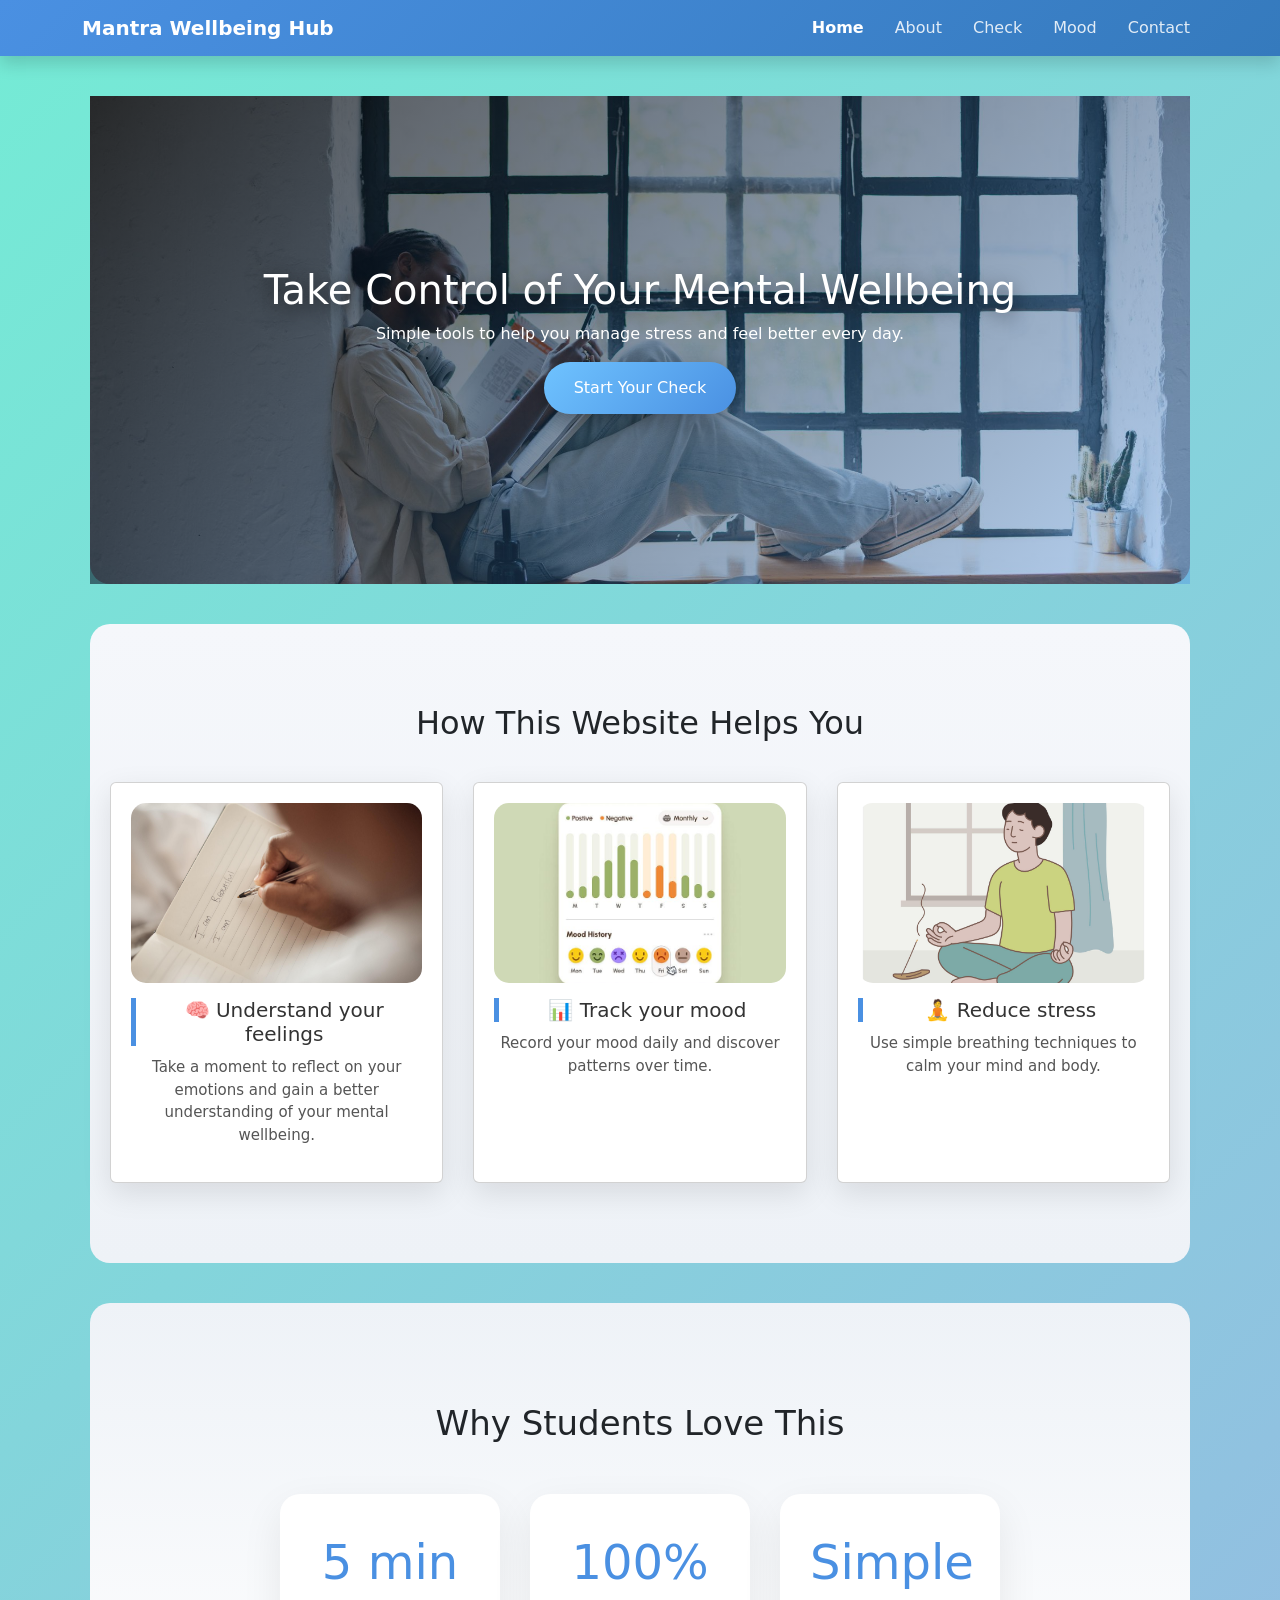
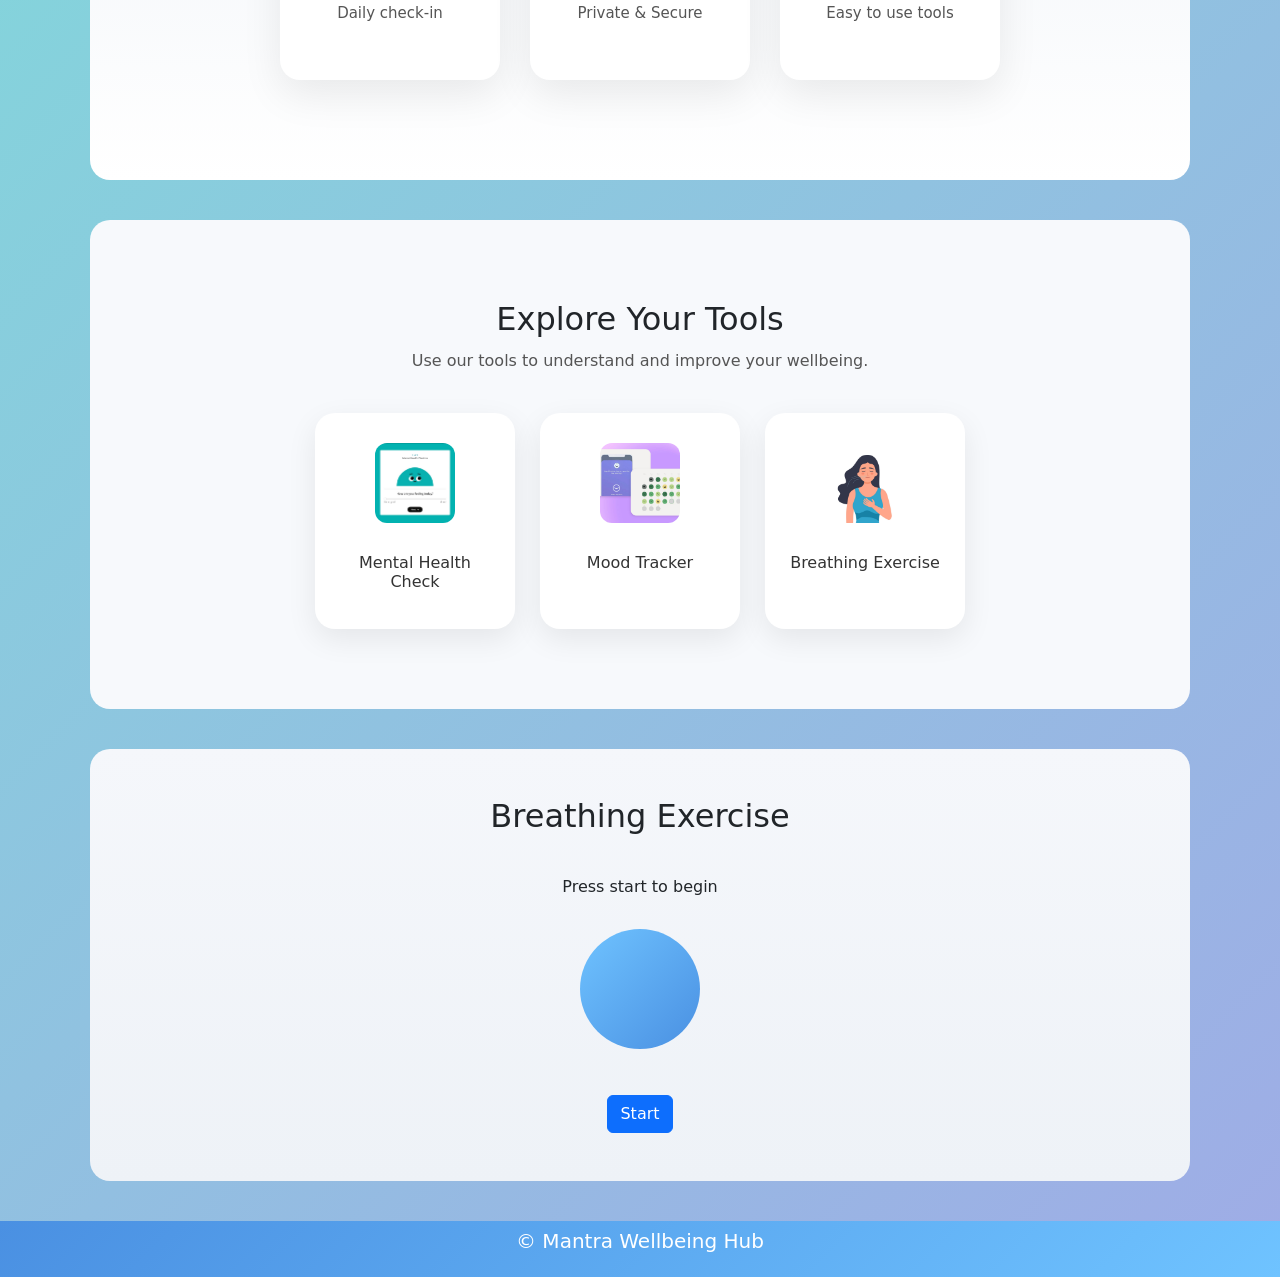
==== index.html @ bb775d46 "Add files via upload" ====
<!DOCTYPE html>
<html lang="en">
<head>
  <meta charset="UTF-8">
  <meta name="viewport" content="width=device-width, initial-scale=1.0">
  <link rel="stylesheet" href="/css/style.css" />
  <link href="https://cdn.jsdelivr.net/npm/bootstrap@5.3.8/dist/css/bootstrap.min.css" rel="stylesheet">
  <title>Student Wellbeing Hub</title>
</head>
  <body>
      <nav class="navbar navbar-expand-lg navbar-dark bg-primary shadow">
  <div class="container">

    <!-- Title -->
    <a class="navbar-brand" href="/index.html">Mantra Wellbeing Hub</a>

    <!-- Mobile toggle button -->
    <button class="navbar-toggler" type="button" data-bs-toggle="collapse" data-bs-target="#navbarNav">
      <span class="navbar-toggler-icon"></span>
    </button>

    <!-- Links -->
    <div class="collapse navbar-collapse" id="navbarNav">
      <ul class="navbar-nav ms-auto">

        <li class="nav-item active">
          <a class="nav-link active" href="/index.html">Home</a>
        </li>

        <li class="nav-item">
          <a class="nav-link" href="/about.html">About</a>
        </li>

        <li class="nav-item">
          <a class="nav-link" href="/checker.html">Check</a>
        </li>

        <li class="nav-item">
          <a class="nav-link" href="/tracker.html">Mood</a>
        </li>

        <li class="nav-item">
          <a class="nav-link" href="/contact.html">Contact</a>
        </li>

      </ul>
    </div>

  </div>
</nav>

    <!-- HERO -->
    <section class="hero">
      <h1>Take Control of Your Mental Wellbeing</h1>
      <p>Simple tools to help you manage stress and feel better every day.</p>
      <a href="/checker.html"><button>Start Your Check</button></a>

    </section>

    <!-- BENEFITS -->
    <section>
      <h2>How This Website Helps You</h2>

      <div class="grid">
        <div class="card">
          <img
            src="/images/Understand you feelings.jpg"
            alt="Student reflecting on feelings"
          />
          <h3>🧠 Understand your feelings</h3>
          <p>
            Take a moment to reflect on your emotions and gain a better
            understanding of your mental wellbeing.
          </p>
        </div>

        <div class="card">
          <img src="/images/Mood Tracking.jpg" alt="Mood tracking chart" />
          <h3>📊 Track your mood</h3>
          <p>Record your mood daily and discover patterns over time.</p>
        </div>

        <div class="card">
          <img
            src="/images/Reducing Stress.jpg"
            alt="Person relaxing and breathing calmly"
          />
          <h3>🧘 Reduce stress</h3>
          <p>Use simple breathing techniques to calm your mind and body.</p>
        </div>
      </div>
    </section>

    <!-- STATS -->
    <section class="stats">
      <h2 class="stats-title">Why Students Love This</h2>

      <div class="stats-container">
        <div class="stat">
          <h2>5</h2>

          <p>Daily check-in</p>
        </div>

        <div class="stat">
          <h2>100%</h2>
          <p>Private & Secure</p>
        </div>

        <div class="stat">
          <h2>Simple</h2>
          <p>Easy to use tools</p>
        </div>
      </div>
    </section>

    <section class="features">
      <h2>Explore Your Tools</h2>
      <p>Use our tools to understand and improve your wellbeing.</p>

      <div class="feature-links">

  <a href="/checker.html" class="feature-card">
    <img src="/images/Mental check.jpg" alt="Mental health check">
    <h3>Mental Health Check</h3>
  </a>

  <a href="/tracker.html" class="feature-card">
    <img src="/images/mood tracker.jpg" alt="Mood tracker chart">
    <h3>Mood Tracker</h3>
  </a>

  <a href="#breathing" class="feature-card">
    <img src="/images/breath taking.jpg" alt="Breathing exercise">
    <h3>Breathing Exercise</h3>
  </a>

</div>
      </div>
    </section>

    <!-- BREATHING -->
   <section id="breathing" class="text-center py-5">
  <h2>Breathing Exercise</h2>
  <p id="instruction">Press start to begin</p>

  <div id="circle"></div>

  <button id="startBtn" class="btn btn-primary mt-3">Start</button>
</section>    

    <footer class="index-footer">
      <p>© Mantra Wellbeing Hub</p>
    </footer>
    <script src="https://code.jquery.com/jquery-3.7.1.min.js"></script>
    <script src="/js/script.js"></script>
    <script src="https://cdn.jsdelivr.net/npm/bootstrap@5.3.8/dist/js/bootstrap.bundle.min.js"></script>
  </body>
</html>
---- css/style.css ----
/* NAVBAR BACKGROUND */
/* ===== NAVBAR ===== */
.navbar {
  background: linear-gradient(135deg, #4a90e2, #357ABD) !important;
  padding: 10px 20px;
  width: 100%;
}

.navbar-brand {
  font-size: 1.5rem;
  font-weight: 600;
  color: #fff !important;
}

.navbar-nav .nav-link {
  color: rgba(255, 255, 255, 0.85) !important;
  margin-left: 15px;
  position: relative;
  transition: 0.3s;
}

.navbar-nav .nav-link:hover {
  color: #fff !important;
}

.navbar-nav .nav-link::after {
  content: "";
  position: absolute;
  width: 0%;
  height: 2px;
  left: 0;
  bottom: 0;
  background: #fff;
  transition: 0.3s;
}

.navbar-nav .nav-link:hover::after {
  width: 100%;
}

.navbar-nav .nav-link.active {
  color: #fff !important;
  font-weight: bold;
}

/* MOBILE TOGGLER FIX */
.navbar-toggler {
  border: none;
}

.navbar-toggler-icon {
  filter: invert(1);
}


body {
  font-family: Arial;
  margin: 0;
  background: linear-gradient(135deg, #74ebd5, #9face6);
  animation: fadeIn 0.5s ease-in;
}
@keyframes fadeIn {
  from {
    opacity: 0;
    transform: translateY(10px);
  }
  to {
    opacity: 1;
    transform: translateY(0px);
  }
}

section {
  background:linear-gradient(to bottom, #f5f7fb, #eef2f7);
  margin:40px auto;
  text-align: center;
  padding: 80px 20px;
  width: 90%;
  max-width: 1100px;
  border-radius: 20px;
}

section h2 {
  margin-bottom: 40px;
  font-size: 32px;

}

.hero { 
  text-align: center; background: url("/images/hero.jpg") center/cover no-repeat; 
  color: white; 
  border-radius: 0% 0% 20px 20px;
  padding: 170px 20px; 
  position: relative; } 

.hero h1 {
  text-shadow: 0 5px 20px rgba(0,0,0,0.6);
}  

.hero::before {
  content: "";
  position: absolute;
  inset: 0;
  background: linear-gradient(
    135deg,
    rgba(0,0,0,0.7),
    rgba(74,144,226,0.4)
  );
}

.hero button {
  padding: 14px 30px;
  font-size: 16px;
  border-radius: 50px;
  border: none;

  background: linear-gradient(135deg, #6fc3ff, #4a90e2);
  box-shadow: 0 8px 25px rgba(0,0,0,0.3);

  transition: 0.3s;
}

.hero button:hover {
  transform: translateY(-4px) scale(1.05);
}
.hero-content {
  animation: float 4s ease-in-out infinite;
  backdrop-filter: blur(8px);
  background: rgba(255,255,255,0.05);
  padding: 30px;
  border-radius: 20px;
}

@keyframes float {
  0%,100% { transform: translateY(0); }
  50% { transform: translateY(-10px); }
}

.hero * { position: relative; }

.grid {
  display: grid;
  grid-template-columns: repeat(auto-fit, minmax(250px, 1fr));
  gap: 30px;
}

.card {
  background: white;
  padding: 20px;
  border-radius: 20px;
  text-align: center;
  box-shadow: 0 10px 30px rgba(0,0,0,0.1);
  transition: all 0.3s ease;
  overflow: hidden;
}

.card img {
  width: 100%;
  height: 180px;
  object-fit: cover;
  border-radius: 15px;
  margin-bottom: 15px;
  transition: transform 0.3s ease;
}

/* Card hover */
.card:hover {
  transform: translateY(-10px);
  box-shadow: 0 20px 50px rgba(0,0,0,0.2);
}

/* Image zoom effect */
.card:hover img {
  transform: scale(1.1);
}

.card h3 {
  font-size: 20px;
  margin-bottom: 10px;
  border-left: 5px solid #4a90e2;
  padding-left: 10px;
  color: #333;
}

.card p {
  font-size: 15px;
  color: #555;
  line-height: 1.5;
}

/* SECTION BACKGROUND */
.stats {
  padding: 100px 20px;
  text-align: center;
  background: linear-gradient(to bottom, #eef2f7, #ffffff);
}

/* TITLE */
.stats-title {
  font-size: 34px;
  margin-bottom: 50px;
}

/* FLEX CONTAINER */
.stats-container {
  display: flex;
  justify-content: center;
  gap: 30px;
  flex-wrap: wrap;
}

/* CARD */
.stat {
  background: white;
  padding: 40px 30px;
  border-radius: 20px;
  width: 220px;

  box-shadow: 0 15px 40px rgba(0,0,0,0.08);
  transition: all 0.3s ease;
  position: relative;
  overflow: hidden;
  
}

/* BIG NUMBER */
.stat h2 {
  font-size: 48px;
  color: #4a90e2;
  margin-bottom: 5px;
}

/* SMALL TEXT (min) */
.stat span {
  font-size: 14px;
  color: #888;
}

/* DESCRIPTION */
.stat p {
  margin-top: 10px;
  font-size: 15px;
  color: #555;
}

/* HOVER EFFECT */
.stat:hover {
  transform: translateY(-12px) scale(1.05);
  box-shadow: 0 25px 60px rgba(0,0,0,0.15);
}

/* GLOW EFFECT ON HOVER */
.stat::before {
  content: "";
  position: absolute;
  width: 200%;
  height: 200%;
  top: -50%;
  left: -50%;
  background: radial-gradient(circle, rgba(74,144,226,0.15), transparent);
  opacity: 0;
  transition: 0.4s;
}

.stat:hover::before {
  opacity: 1;
}

/* SECTION */
.features {
  text-align: center;
  padding: 80px 20px;
  background: #f7f9fc;
}

/* TITLE */
.features h2 {
  font-size: 32px;
  margin-bottom: 10px;
}

.features p {
  color: #555;
  margin-bottom: 40px;
}

/* GRID */
.feature-links {
  display: flex;
  justify-content: center;
  gap: 25px;
  flex-wrap: wrap;
}

/* CARD STYLE */
.feature-card {
  background: white;
  width: 200px;
  padding: 30px 20px;
  border-radius: 20px;

  text-decoration: none;
  color: #333;

  box-shadow: 0 10px 30px rgba(0,0,0,0.08);
  transition: 0.3s;

  font-size: 30px; /* emoji size */
}
.feature-card img {
  width: 80px;
  height: 80px;
  object-fit: cover;
  border-radius: 12px;
  margin-bottom: 15px;
}

/* TEXT INSIDE */
.feature-card h3 {
  margin-top: 15px;
  font-size: 16px;
}

/* HOVER EFFECT */
.feature-card:hover {
  transform: translateY(-10px) scale(1.05);
  box-shadow: 0 20px 50px rgba(0,0,0,0.15);
  color: #4a90e2;
}

button {
  padding: 10px;
  border-radius: 10px;
  border: none;
  background: #4a90e2;
  color: white;
}

#circle {
  width: 120px;
  height: 120px;
  background: linear-gradient(135deg, #6fc3ff, #4a90e2);
  border-radius: 50%;
  margin: 30px auto;
  transition: all 4s ease-in-out;
}

/* EXPAND (inhale) */
.expand {
  transform: scale(1.6);
}

/* SOFT GLOW */
#circle::after {
  content: "";
  position: absolute;
  width: 120px;
  height: 120px;
  border-radius: 50%;
  background: rgba(74,144,226,0.3);
  filter: blur(20px);
  z-index: -1;
}

/* Nav Bar override */
.navbar-dark .nav-link {
  color: white ;
  opacity: 1;
}

.navbar-dark .navbar-brand {
  color: white;
}
.index-footer {
  background: linear-gradient(135deg, #4a90e2, #6fc3ff);
  text-align: center;
  padding: 5px;
  color: white;
  font-size: 20px;
}
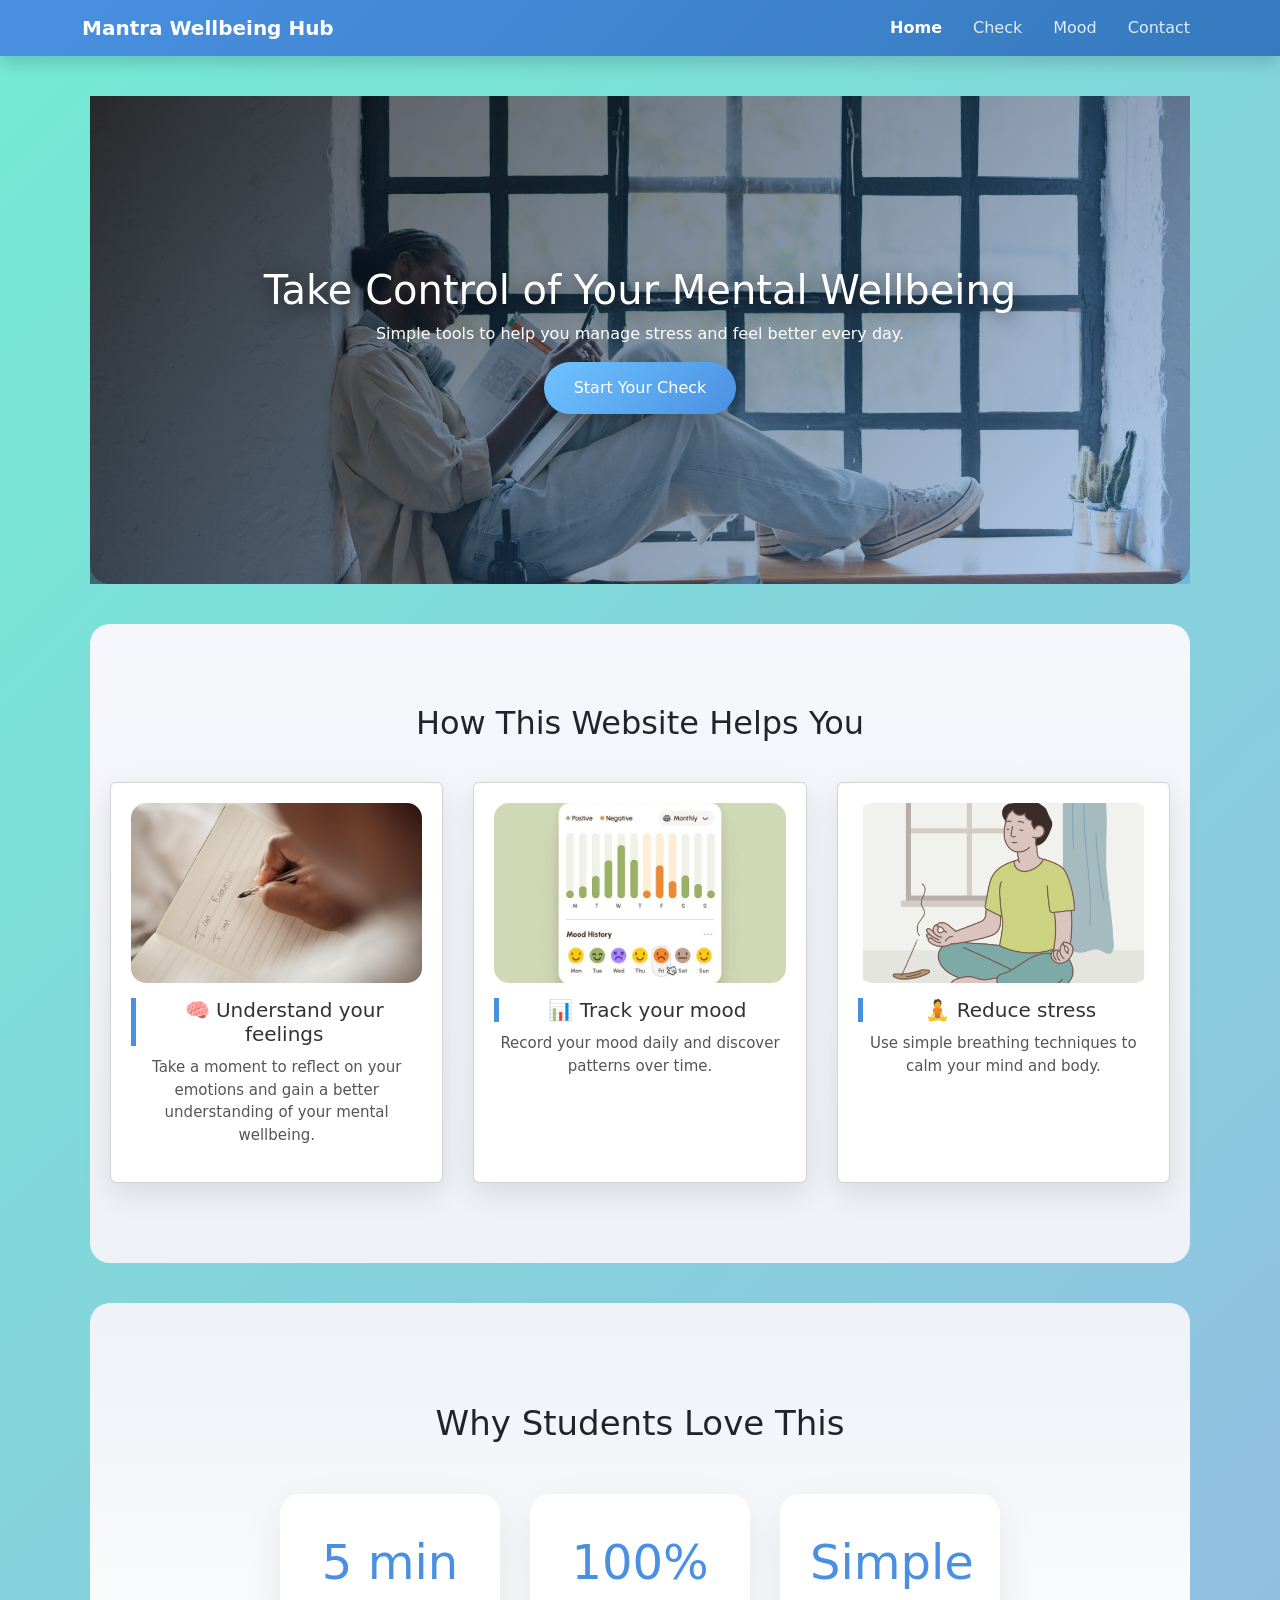
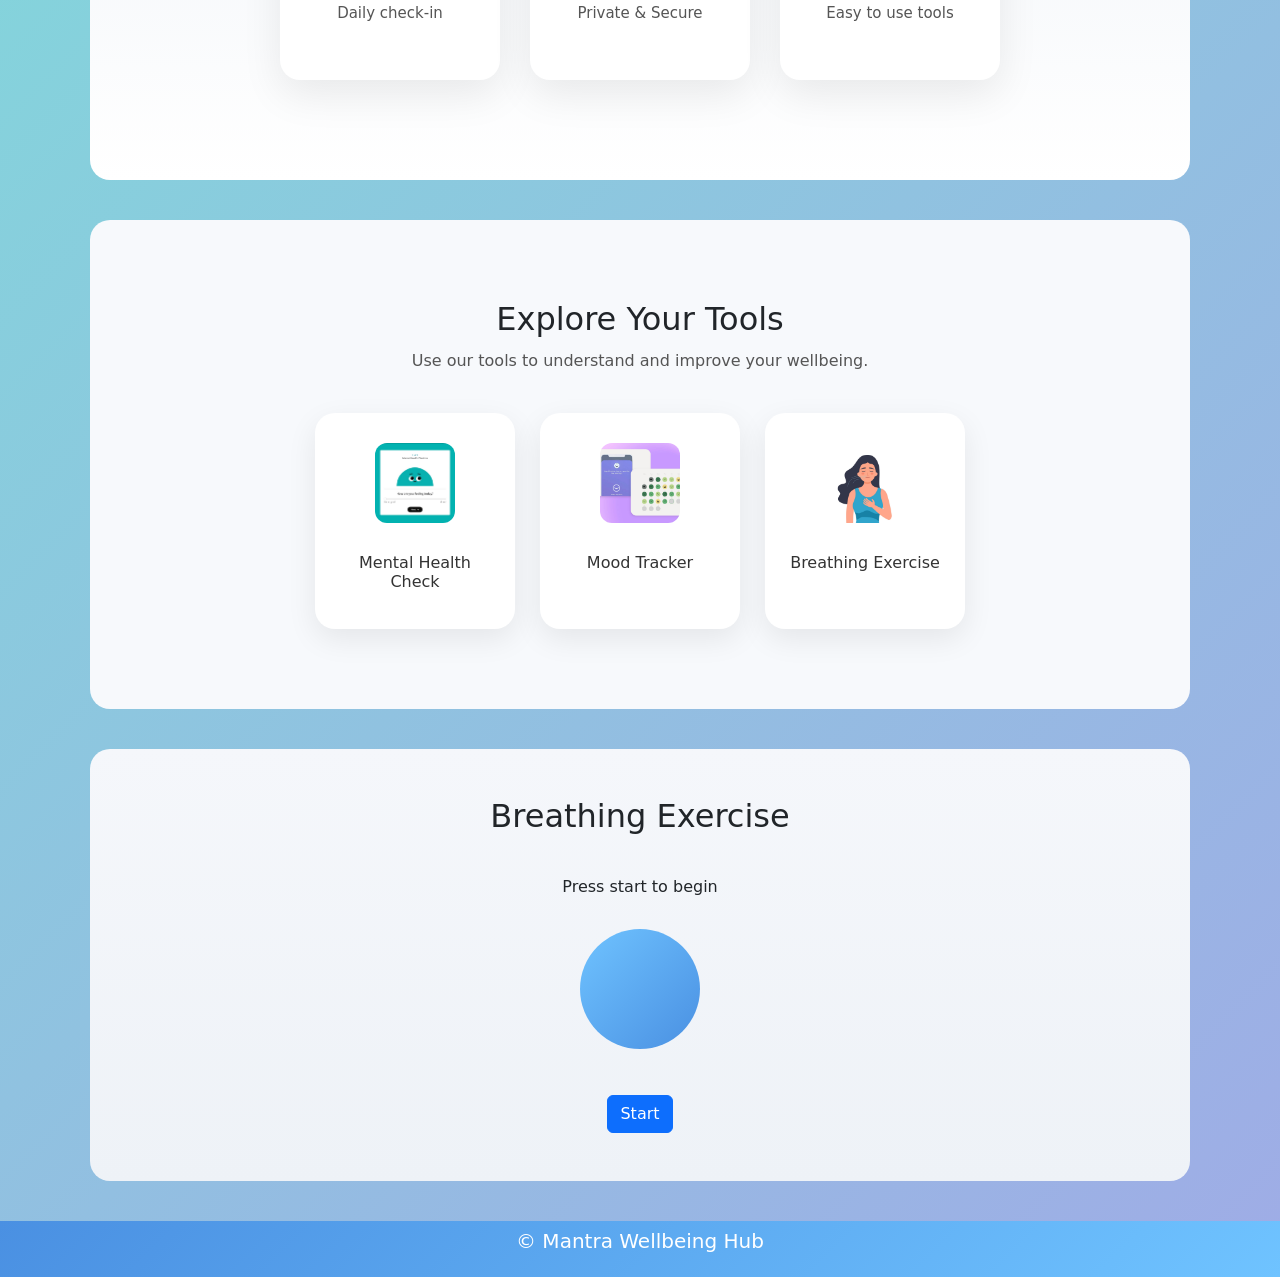
==== commit 7294b54c: "Fix HTML formatting and structure" ====
--- a/index.html
+++ b/index.html
@@ -25,10 +25,6 @@
 
         <li class="nav-item active">
           <a class="nav-link active" href="/index.html">Home</a>
-        </li>
-
-        <li class="nav-item">
-          <a class="nav-link" href="/about.html">About</a>
         </li>
 
         <li class="nav-item">
@@ -156,4 +152,4 @@
     <script src="/js/script.js"></script>
     <script src="https://cdn.jsdelivr.net/npm/bootstrap@5.3.8/dist/js/bootstrap.bundle.min.js"></script>
   </body>
-</html>+</html>
